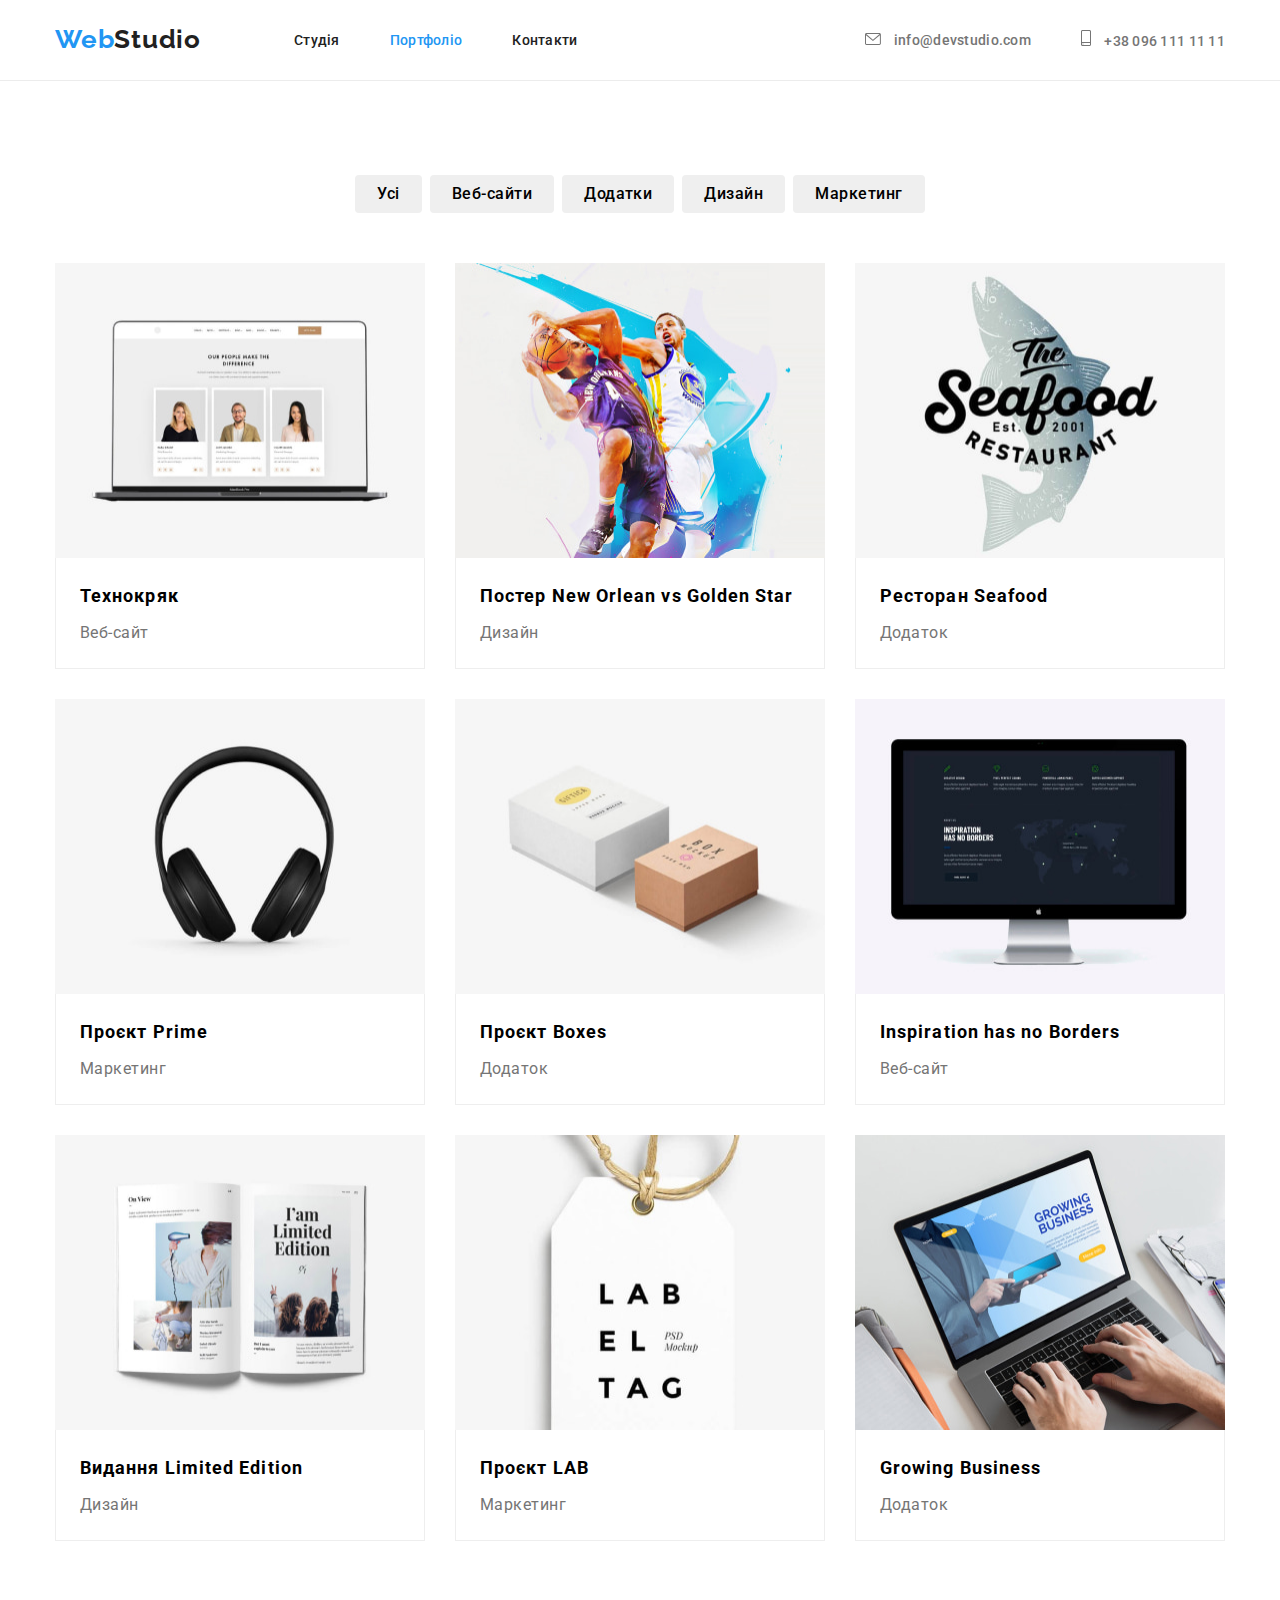
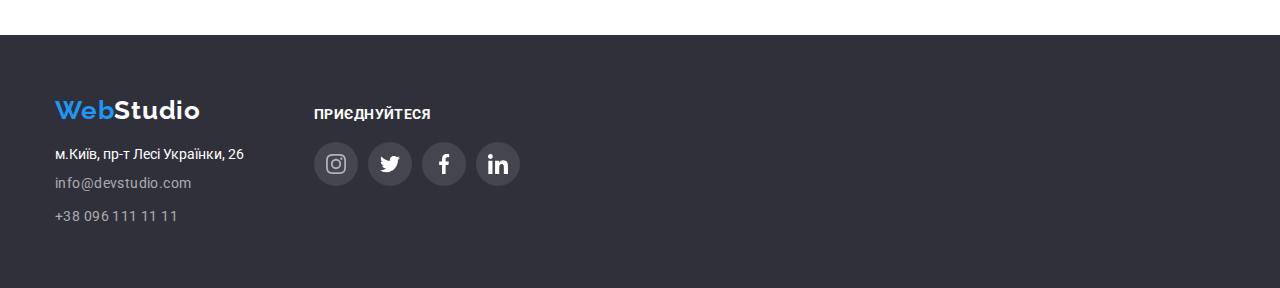
==== portfolio.html @ b120f6b8 "змінює мову на українську" ====
<!DOCTYPE html>
<html lang="uk">
  <head>
    <meta charset="UTF-8" />
    <meta http-equiv="X-UA-Compatible" content="IE=edge" />
    <meta name="viewport" content="width=device-width, initial-scale=1.0" />
    <title>Document</title>
    <link rel="preconnect" href="https://fonts.googleapis.com" />
    <link rel="preconnect" href="https://fonts.gstatic.com" crossorigin />
    <link
      href="https://fonts.googleapis.com/css2?family=Raleway:wght@700&family=Roboto:wght@400;500;700;900&display=swap"
      rel="stylesheet"
    />
    <link
      rel="stylesheet"
      href="https://cdnjs.cloudflare.com/ajax/libs/modern-normalize/1.1.0/modern-normalize.min.css"
    />
    <link rel="stylesheet" href="./css/styles.css" />
  </head>

  <body>
    <!-- HEADER -->
    <header class="header">
      <div class="container header-container">
        <nav class="header-container header-nav">
          <a class="logo" href="" lang="en"
            >Web<span class="logo-accent">Studio</span></a
          >
          <ul class="list site-nav">
            <li><a class="site-nav header-link" href="./index.html">Студія</a></li>
            <li><a class="site-nav header-link current" href="./portfolio.html">Портфоліо</a></li>
            <li><a class="site-nav header-link" href="">Контакти</a></li>
          </ul>
        </nav>
        <ul class="list header-container">
          <li>
            <a class="contacts" href="mailto:info@devstudio.com"
        ><svg class="contacts-icon" width="16" height="12"><use href="./images/icons.svg#envelope"></use>
        </svg> info@devstudio.com</a
            >
          </li>
          <li><a class="contacts" href="tel:+380961111111"> <svg class="contacts-icon" width="10" height="16">
            <use href="./images/icons.svg#smartphone"></use>
          </svg> +38 096 111 11 11</a></li>
        </ul>
      </div>
    </header>

    <main>
      <!-- Фільтр на сторінці Портфоліо -->
      <section class="filters section">
        <div class="container">
          <ul class="list filters-container">
            <li><button class="filters-button" type="button">Усі</button></li>
            <li><button class="filters-button" type="button">Веб-сайти</button></li>
            <li><button class="filters-button" type="button">Додатки</button></li>
            <li><button class="filters-button" type="button">Дизайн</button></li>
            <li><button class="filters-button" type="button">Маркетинг</button></li>
          </ul>
          <!-- Продукти компанії -->
          <ul class="products list products-container">
            <li>
              <a class="link products-card" href="" target="-blank" rel="noopener noreferrer">
              <img src="./images-portfolio/img1.jpg" alt="Сайт компании" width="370" height="295" />
              <div class="products-wrapper">
                <h3 class="products-item">Технокряк</h3>
                <p class="products-descr">Веб-сайт</p>
              </div>
              </a>
            </li>
            <li>
              <a class="link products-card" href="" target="-blank" rel="noopener noreferrer">
              <img
                src="./images-portfolio/img2.jpg"
                alt="Грають в баскетбол"
                width="370"
                height="295"
              />
              <div class="products-wrapper">
                <h3 class="products-item">Постер New Orlean vs Golden Star</h3>
                <p class="products-descr">Дизайн</p>
              </div>
              </a>
            </li>
            <li>
              <a class="link products-card" href="" target="-blank" rel="noopener noreferrer">
              <img src="./images-portfolio/img3.jpg" alt="Морська їжа" width="370" height="295" />
              <div class="products-wrapper">
                <h3 class="products-item">Ресторан Seafood</h3>
                <p class="products-descr">Додаток</p>
              </div>
              </a>
            </li>
            <li>
              <a class="link products-card" href="" target="-blank" rel="noopener noreferrer">
              <img src="./images-portfolio/img4.jpg" alt="Навушники" width="370" height="295" />
              <div class="products-wrapper">
                <h3 class="products-item">Проєкт Prime</h3>
                <p class="products-descr">Маркетинг</p>
              </div>
              </a>
            </li>
            <li>
              <a class="link products-card" href="" target="-blank" rel="noopener noreferrer">
              <img src="./images-portfolio/img5.jpg" alt="Дві коробки" width="370" height="295" />
              <div class="products-wrapper">
                <h3 class="products-item">Проєкт Boxes</h3>
                <p class="products-descr">Додаток</p>
              </div>
              </a>
            </li>
            <li>
              <a class="link products-card" href="" target="-blank" rel="noopener noreferrer">
              <img src="./images-portfolio/img6.jpg" alt="Веб-сайт" width="370" height="295" />
              <div class="products-wrapper">
                <h3 class="products-item">Inspiration has no Borders</h3>
                <p class="products-descr">Веб-сайт</p>
              </div>
              </a>
            </li>
            <li>
              <a class="link products-card" href="" target="-blank" rel="noopener noreferrer">
              <img src="./images-portfolio/img7.jpg" alt="Книга" width="370" height="295" />
              <div class="products-wrapper">
                <h3 class="products-item">Видання Limited Edition</h3>
                <p class="products-descr">Дизайн</p>
              </div>
              </a>
            </li>
            <li>
              <a class="link products-card" href="" target="-blank" rel="noopener noreferrer">
              <img src="./images-portfolio/img8.jpg" alt="Лейбл" width="370" height="295" />
              <div class="products-wrapper">
                <h3 class="products-item">Проєкт LAB</h3>
                <p class="products-descr">Маркетинг</p>
              </div>
              </a>
            </li>
            <li>
              <a class="link products-card" href="" target="-blank" rel="noopener noreferrer">
              <img
                src="./images-portfolio/img9.jpg"
                alt="Друк на клавіатурі"
                width="370"
                height="295"
              />
              <div class="products-wrapper">
                <h3 class="products-item">Growing Business</h3>
                <p class="products-descr">Додаток</p>
              </div>
              </a>
            </li>
          </ul>
        </div>
      </section>
    </main>
    
    <!-- Футер -->
    <footer class="bottom">
      <div class="container bottom-container">
        <div><a class="bottom-logo" href="" lang="en"
          >Web<span class="bottom-logo-accent">Studio</span></a
        >
        <address class="contact-info">
          <p class="place">м.Київ, пр-т Лесі Українки, 26</p>
          <ul class="list list-bottom-contacts">
            <li>
              <a class="bottom-contacts" href="mailto:info@devstudio.com">info@devstudio.com</a>
            </li>
            <li><a class="bottom-contacts" href="tel:+380961111111">+38 096 111 11 11</a></li>
          </ul>
        </address>
      </div>
<div class="bottom-invitation">
  <p class="bottom-invitation-text">Приєднуйтеся</p>
  <ul class="socials list">
    <li class="bottom-socials-item">
      <a class="bottom-socials-link link" href="" target="_blank" rel="noopener noreferrer" aria-label="instagram">
        <svg class="socials-icon" width="20" height="20">
          <use href="./images/icons.svg#instagram"></use>
        </svg>
      </a>
    </li>

    <li class="bottom-socials-item">
      <a class="bottom-socials-link link" href="" target="_blank" rel="noopener noreferrer" aria-label="twitter">
        <svg class="bottom-socials-icon" width="20" height="20">
          <use href="./images/icons.svg#twitter"></use>
        </svg>
      </a>
    </li>

    <li class="bottom-socials-item">
      <a class="bottom-socials-link link" href="" target="_blank" rel="noopener noreferrer" aria-label="facebook">
        <svg class="bottom-socials-icon" width="20" height="20">
          <use href="./images/icons.svg#facebook"></use>
        </svg>
      </a>
    </li>

    <li class="bottom-socials-item">
      <a class="bottom-socials-link link" href="" target="_blank" rel="noopener noreferrer" aria-label="linkedin">
        <svg class="bottom-socials-icon" width="20" height="20">
          <use href="./images/icons.svg#linkedin"></use>
        </svg>
      </a>
    </li>
    </ul>
</div>
</div>
    </footer>
    <script src="./js/modal.js"></script>
  </body>
</html>
---- css/styles.css ----
:root {
  /* fonts */
  --main-font: 'Roboto', sans-serif;
  --additional-font: 'Raleway', sans-serif;
  /* text colors */
  --dark-txt-color: #212121;
  --grey-txt-color: #757575;
  --white-txt-color: #ffffff;
  --accent-txt-color: #2196f3;
  /* bg colors */
  --main-bgc: #ffffff;
  --additional-bgc: #2f303a;
  --accent-color: #2196f3;
  /* icons colors */
  --grey-icon-color: #afb1b8;
  --accent-icon-color: #2196f3;
  --white-icon-color: #ffffff;
}

body {
  font-family: var(--main-font);
  background: var(--main-bgc);
  margin: 0;
}

.container {
  width: 1200px;
  margin-right: auto;
  margin-left: auto;
  padding-right: 15px;
  padding-left: 15px;
}

/* Reset styles */
h1,
h2,
h3,
h4,
h5,
h6,
p {
  margin: 0;
}

img {
  display: block;
}

.list {
  list-style: none;
  text-decoration: none;
  padding: 0;
  margin: 0;
}

.link {
  text-decoration: none;
  color: currentColor;
}

/* Стилі для index.html */
/* Header для двох сторінок + частина Footer*/
.header {
  border-bottom: 1px solid #ececec;
}

.header-container {
  display: flex;
  align-items: center;
}

.header-nav {
  margin-right: auto;
}

.header-link {
  padding-top: 32px;
  padding-bottom: 32px;
  display: block;
}

.logo {
  font-family: var(--additional-font);
  font-weight: 700;
  font-size: 26px;
  line-height: calc(31 / 26);
  letter-spacing: 0.03em;
  color: var(--accent-txt-color);
  text-decoration: none;
  margin-right: 93px;
  padding-top: 24px;
  padding-bottom: 25px;
}
.logo-accent {
  color: var(--dark-txt-color);
}

.site-nav {
  font-weight: 500;
  font-size: 14px;
  line-height: calc(16 / 14);
  letter-spacing: 0.02em;
  text-decoration: none;
  color: var(--dark-txt-color);
}

.list.site-nav {
  display: flex;
  gap: 50px;
}

.site-nav:hover,
.site-nav:focus {
  color: var(--accent-color);
}

.list .site-nav.current {
  color: var(--accent-txt-color);
}

.list.header-container {
  gap: 50px;
}
.contacts {
  font-weight: 500;
  font-size: 14px;
  line-height: calc(16 / 14);
  letter-spacing: 0.02em;
  color: var(--grey-txt-color);
  text-decoration: none;
  padding-top: 32px;
  padding-bottom: 32px;
}

.contacts:hover,
.contacts:focus {
  color: var(--accent-color);
}

.contacts-icon {
  fill: currentColor;
  margin-right: 10px;
}

/* Ефективні рішення  */
.heading {
  font-family: inherit;
  font-weight: 900;
  font-size: 44px;
  line-height: calc(60 / 44);
  text-align: center;
  letter-spacing: 0.06em;
  text-transform: uppercase;
  color: var(--white-txt-color);
}

.hero-heading {
  padding-top: 200px;
  padding-bottom: 200px;
}

.heading-title {
  width: 696px;
  margin-left: auto;
  margin-right: auto;
}

/*ФОНОВЕ ЗОБРАЖЕННЯ  */
.overlay {
  height: 600px;
  max-width: 1600px;
  margin-right: auto;
  margin-left: auto;
  background-image: linear-gradient(to right, rgba(47, 48, 58, 0.4), rgba(47, 48, 58, 0.4)), url('../images/img-bg.jpg');
  background-repeat: no-repeat;
  background-size: cover;
  background-position: center;
}

/* Кнопка Замовити послугу */

.button {
  color: var(--white-txt-color);
  background-color: var(--accent-color);
  border: var(--accent-color);
  cursor: pointer;
  font-size: 16px;
  line-height: calc(30 / 16);
  letter-spacing: 0.06em;
  font-family: inherit;
  padding: 10px 32px;
  border-radius: 4px;
  margin-top: 30px;
}

.button:hover,
.button:focus {
  background-color: #188ce8;
}

/* Особливості компанії */
.visually-hidden {
  position: absolute;
  width: 1px;
  height: 1px;
  margin: -1px;
  border: 0;
  padding: 0;
  white-space: nowrap;
  clip-path: inset(100%);
  clip: rect(0 0 0 0);
  overflow: hidden;
}

.features-list {
  display: flex;
  gap: 30px;
}

.features-container {
  width: 1200px;
  margin-left: auto;
  margin-right: auto;
  padding-left: 15px;
  padding-right: 15px;
}

.features-items {
  width: 270px;
}

.features-item {
  font-weight: 700;
  font-size: 14px;
  line-height: calc(16 / 14);
  letter-spacing: 0.03em;
  text-transform: uppercase;
  margin-bottom: 10px;
}

.features-item-descr {
  font-size: 14px;
  line-height: calc(24 / 14);
  letter-spacing: 0.03em;
  color: var(--grey-txt-color);
}

.icon-box {
  display: flex;
  justify-content: center;
  align-items: center;
  margin-bottom: 30px;
  height: 120px;
  background-color: #F5F4FA;
  border-radius: 4px;
}

/* Чим займаються */
.work-container {
  padding-bottom: 90px;
}

.list-container {
  display: flex;
  gap: 30px;
}

/* Наша команда */
.team-section {
  background-color: #f5f4fa;
}

.heading-two {
  font-weight: 700;
  font-size: 36px;
  line-height: calc(42 / 36);
  letter-spacing: 0.03em;
  text-align: center;
  margin-bottom: 50px;
}

.team-container {
  display: flex;
  gap: 30px;
}

.team-card {
  box-shadow: 0px 1px 3px rgba(0, 0, 0, 0.12), 0px 1px 1px rgba(0, 0, 0, 0.14),
    0px 2px 1px rgba(0, 0, 0, 0.2);
  border-radius: 0px 0px 4px 4px;
  background-color: var(--main-bgc);
}

.team-wrapper {
  padding-top: 30px;
  padding-bottom: 30px;
}

.team-name {
  font-size: 16px;
  font-weight: 500;
  line-height: calc(19 / 16);
  text-align: center;
  letter-spacing: 0.03em;
  margin-bottom: 10px;
}

.team-job {
  line-height: calc(19 / 16);
  text-align: center;
  letter-spacing: 0.03em;
  color: var(--grey-txt-color);
  margin-bottom: 16px;
}

/* Social icons */
.socials {
  display: flex;
  align-items: center;
  justify-content: center;
  gap: 10px;
}

.socials-link {
  display: flex;
  align-items: center;
  justify-content: center;
  width: 44px;
  height: 44px;
  background-color: var(--main-bgc);
  border-radius: 50%;
}

.socials-icon {
  fill: var(--grey-icon-color);
}

.socials-link:hover,
.socials-link:focus {
  background-color: var(--accent-color);
}

.socials-link:hover .socials-icon,
.socials-link:focus .socials-icon {
  fill: var(--white-icon-color);
}


/* Фільтри-кнопки на сторінці Портфоліо*/
.filters-container {
  display: flex;
  justify-content: center;
  gap: 8px;
  margin-bottom: 50px;
}

.filters-button {
  font-weight: 500;
  font-family: inherit;
  font-size: 16px;
  line-height: calc(26 / 16);
  letter-spacing: 0.03em;
  border: transparent;
  border-radius: 4px;
  cursor: pointer;
  padding: 6px 22px;
}

.filters-button:hover,
.filters-button:focus {
  color: var(--white-txt-color);
  background-color: var(--accent-color);
}

.header-pages {
  font-weight: 500;
  font-size: 14px;
  line-height: calc(16 / 14);
  letter-spacing: 0.02em;
  color: var(--dark-txt-color);
  text-decoration: none;
}

.header-pages:hover,
.header-pages:focus {
  color: var(--accent-txt-color);
}

.bottom-contacts:hover,
.bottom-contacts:focus {
  color: var(--accent-color);
}

/* Products на Портфоліо*/
.products-container {
  display: flex;
  flex-wrap: wrap;
  gap: 30px;
}

.products-card:hover,
.products-card:focus {
  display: block;
  box-shadow: 0px 1px 1px rgba(0, 0, 0, 0.12), 0px 4px 4px rgba(0, 0, 0, 0.06),
    1px 4px 6px rgba(0, 0, 0, 0.16);
}
.products-item {
  font-weight: 700;
  font-size: 18px;
  line-height: 2;
  letter-spacing: 0.06em;
}

.products-descr {
  line-height: calc(30 / 16);
  letter-spacing: 0.03em;
  color: var(--grey-txt-color);
  margin-top: 4px;
}

.products-wrapper {
  padding: 20px 24px;
  border: 1px solid #eeeeee;
  border-top: none;
}

.section {
  padding-top: 94px;
  padding-bottom: 94px;
}

/* Clients */
.clients-container {
  display: flex;
  align-items: center;
  gap: 30px;
  padding: 0px;
}

.clients-link {
  width: 170px;
  height: 92px;
  border: 1px solid var(--grey-icon-color);
  border-radius: 4px;
  display: flex;
  align-items: center;
  justify-content: center;
  background-color: var(--main-bgc);
}
.clients-icon {
  fill: var(--grey-icon-color);
}

.clients-link:hover,
.clients-link:focus {
  border: 1px solid var(--accent-icon-color);
}

.clients-link:hover .clients-icon,
.clients-link:focus .clients-icon {
  fill: var(--accent-icon-color);
}


/* Footer */
.bottom-container {
  display: flex;
  align-items: baseline;
}

.contact-info {
  font-style: normal;
  font-size: 14px;
  margin-top: 20px;
}

.bottom {
  background-color: var(--additional-bgc);
  color: var(--white-txt-color);
  padding-top: 60px;
  padding-bottom: 60px;
}

.bottom-logo {
  font-family: var(--additional-font);
  font-weight: 700;
  font-size: 26px;
  line-height: calc(31 / 26);
  letter-spacing: 0.03em;
  color: var(--accent-txt-color);
  text-decoration: none;
}

.bottom-logo-accent {
  color: var(--white-txt-color);
}

.place {
  margin-bottom: 9px;
}

.list.list-bottom-contacts {
  display: flex;
  flex-direction: column;
  gap: 9px;
}

.bottom-contacts {
  font-size: 14px;
  line-height: calc(24 / 14);
  letter-spacing: 0.03em;
  color: rgba(255, 255, 255, 0.6);
  text-decoration: none;
}

.bottom-invitation {
  margin-left: 70px;
  justify-content: baseline;
}

.bottom-invitation-text {
  font-weight: 700;
  font-size: 14px;
  line-height: 16px;
  letter-spacing: 0.03em;
  text-transform: uppercase;
  color: var(--white-txt-color);
  margin-bottom: 20px;
}

.bottom-socials-link {
  display: flex;
  align-items: center;
  justify-content: center;
  width: 44px;
  height: 44px;
  background-color: rgba(255, 255, 255, 0.1);
  border-radius: 50%;
}

.bottom-socials-icon {
  fill: var(--white-icon-color);
}

.bottom-socials-link:hover,
.bottom-socials-link:focus {
  background-color: var(--accent-color);
}
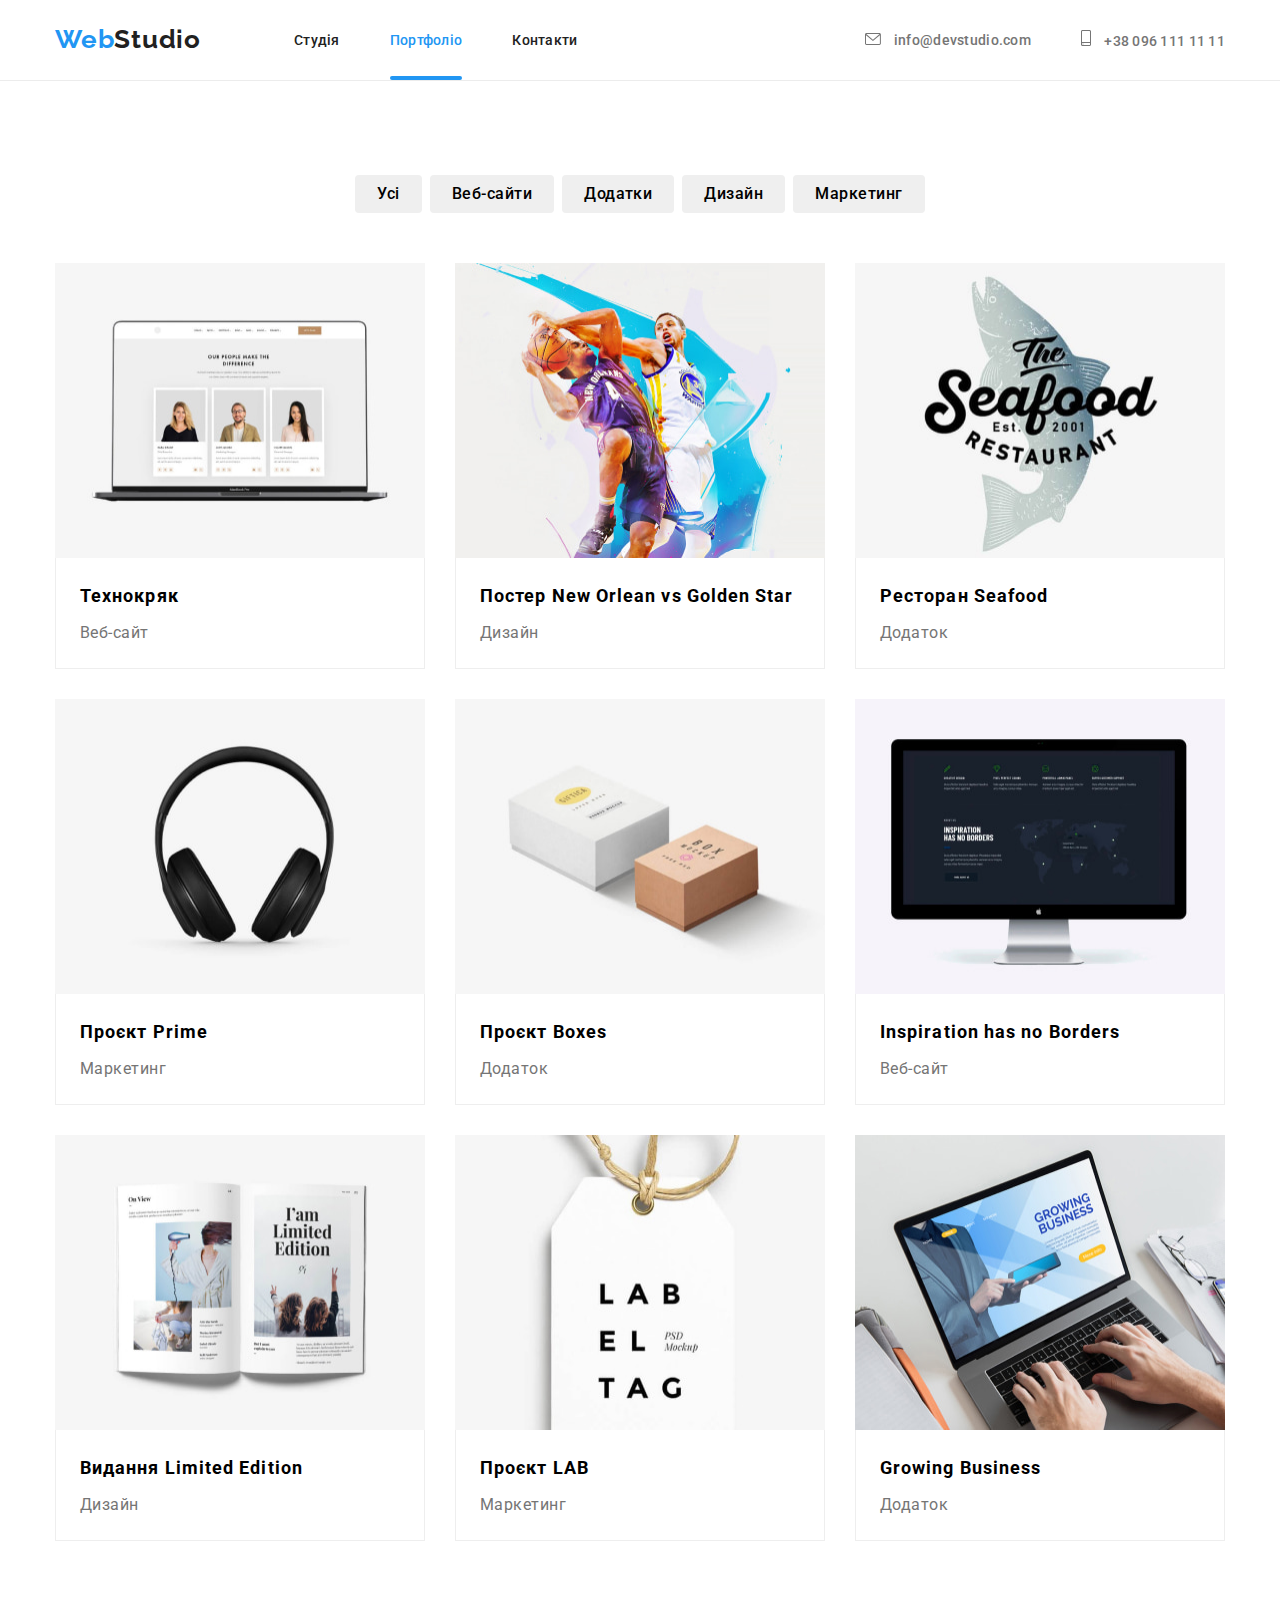
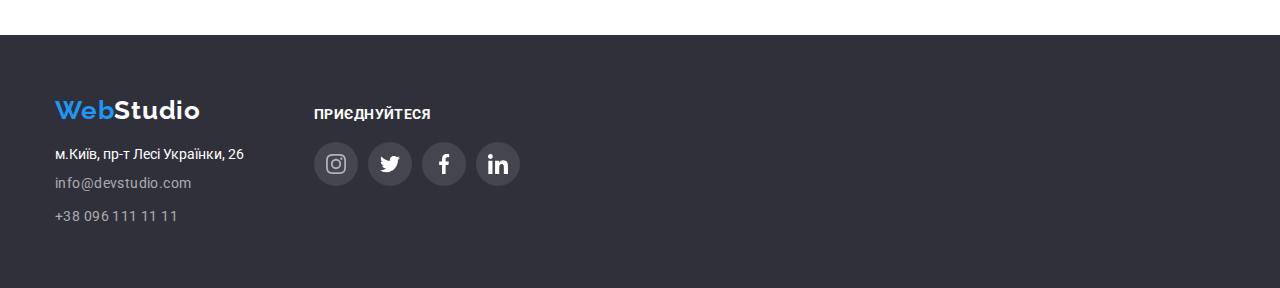
==== commit 6b90e76b: "додає синю лінію і модалку" ====
--- a/portfolio.html
+++ b/portfolio.html
@@ -27,9 +27,9 @@
             >Web<span class="logo-accent">Studio</span></a
           >
           <ul class="list site-nav">
-            <li><a class="site-nav header-link" href="./index.html">Студія</a></li>
-            <li><a class="site-nav header-link current" href="./portfolio.html">Портфоліо</a></li>
-            <li><a class="site-nav header-link" href="">Контакти</a></li>
+            <li class="list-nav-item"><a class="site-nav header-link" href="./index.html">Студія</a></li>
+            <li class="list-nav-item"><a class="site-nav header-link current" href="./portfolio.html">Портфоліо</a></li>
+            <li class="list-nav-item"><a class="site-nav header-link" href="">Контакти</a></li>
           </ul>
         </nav>
         <ul class="list header-container">
@@ -209,6 +209,9 @@
 </div>
 </div>
     </footer>
+
+    
+
     <script src="./js/modal.js"></script>
   </body>
 </html>
--- a/css/styles.css
+++ b/css/styles.css
@@ -118,6 +118,22 @@
   color: var(--accent-txt-color);
 }
 
+.list-nav-item {
+  position: relative;
+}
+
+.header-link.current::after {
+content: "";
+position: absolute;
+bottom: 0;
+left: 0;
+display: block;
+width: 100%;
+height: 4px;
+background-color: var(--accent-color);
+border-radius: 2px;
+}
+
 .list.header-container {
   gap: 50px;
 }
@@ -171,7 +187,8 @@
   max-width: 1600px;
   margin-right: auto;
   margin-left: auto;
-  background-image: linear-gradient(to right, rgba(47, 48, 58, 0.4), rgba(47, 48, 58, 0.4)), url('../images/img-bg.jpg');
+  background-image: linear-gradient(to right, rgba(47, 48, 58, 0.4), rgba(47, 48, 58, 0.4)),
+    url('../images/img-bg.jpg');
   background-repeat: no-repeat;
   background-size: cover;
   background-position: center;
@@ -251,7 +268,7 @@
   align-items: center;
   margin-bottom: 30px;
   height: 120px;
-  background-color: #F5F4FA;
+  background-color: #f5f4fa;
   border-radius: 4px;
 }
 
@@ -345,7 +362,6 @@
   fill: var(--white-icon-color);
 }
 
-
 /* Фільтри-кнопки на сторінці Портфоліо*/
 .filters-container {
   display: flex;
@@ -461,7 +477,6 @@
   fill: var(--accent-icon-color);
 }
 
-
 /* Footer */
 .bottom-container {
   display: flex;
@@ -547,4 +562,45 @@
   background-color: var(--accent-color);
 }
 
-
+/* Модалка */
+.backdrop {
+  position: fixed;
+  top: 0;
+  left: 0;
+  z-index: 1000;
+  width: 100%;
+  height: 100%;
+  background-color: rgba(0, 0, 0, 0.2);
+}
+
+.backdrop.is-hidden {
+  opacity: 0;
+  visibility: hidden;
+  pointer-events: none;
+}
+
+.modal {
+  position: absolute;
+  top: 50%;
+  left: 50%;
+  transform: translate(-50%, -50%);
+  width: 528px;
+  height: 521px;
+  background-color: var(--main-bgc);
+  box-shadow: 0px 1px 3px rgba(0, 0, 0, 0.12), 0px 1px 1px rgba(0, 0, 0, 0.14),
+    0px 2px 1px rgba(0, 0, 0, 0.2);
+  border-radius: 4px;
+}
+
+.modal-btn {
+  position: absolute;
+  top: 8px;
+  right: 8px;
+  padding: 0px;
+  display: flex;
+  justify-content: center;
+  align-items: center;
+  background-color: var(--main-bgc);
+  border: 1px solid rgba(0, 0, 0, 0.1);
+  cursor: pointer;
+}
